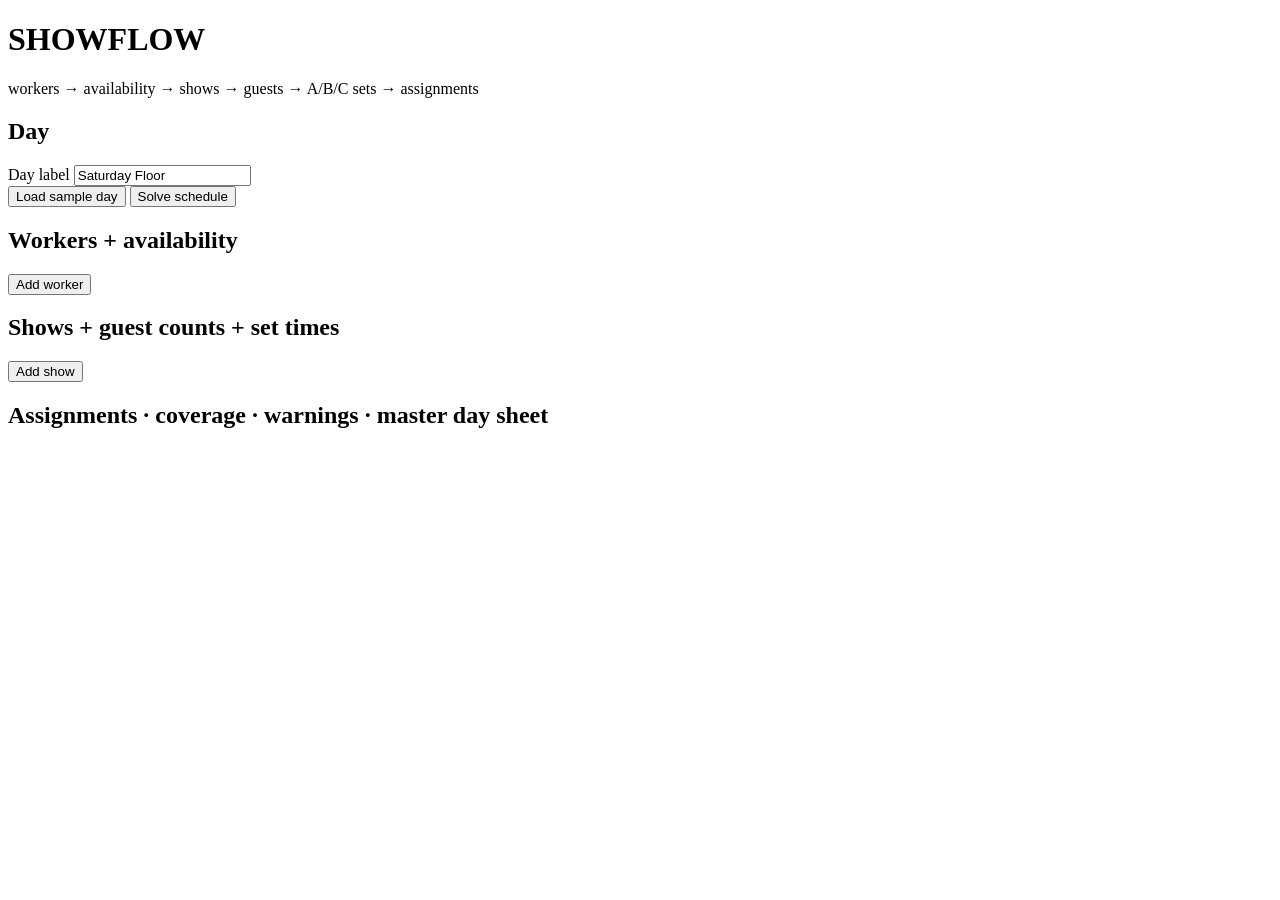
==== index.html @ b5bf2fbc "Add GitHub Pages launcher files for Showflow" ====
<!doctype html>
<html lang="en">
<head>
  <meta charset="utf-8">
  <meta name="viewport" content="width=device-width, initial-scale=1, viewport-fit=cover">
  <meta name="apple-mobile-web-app-capable" content="yes">
  <meta name="theme-color" content="#0c1210">
  <title>Showflow</title>
  <link rel="stylesheet" href="style.css">
</head>
<body>
  <div class="wrap">
    <header>
      <h1>SHOW<span>FLOW</span></h1>
      <div class="sub">workers → availability → shows → guests → A/B/C sets → assignments</div>
    </header>

    <section class="panel">
      <h2>Day</h2>
      <label class="field">
        <span>Day label</span>
        <input id="day-label" value="Saturday Floor">
      </label>
      <div class="transport">
        <button id="load-sample">Load sample day</button>
        <button id="solve" class="primary">Solve schedule</button>
      </div>
    </section>

    <section class="panel">
      <h2>Workers + availability</h2>
      <div id="workers"></div>
      <div class="transport">
        <button id="add-worker">Add worker</button>
      </div>
    </section>

    <section class="panel">
      <h2>Shows + guest counts + set times</h2>
      <div id="shows"></div>
      <div class="transport">
        <button id="add-show">Add show</button>
      </div>
    </section>

    <section class="panel" id="result-panel">
      <h2>Assignments · coverage · warnings · master day sheet</h2>
      <div id="result"></div>
    </section>
  </div>
  <script src="engine.js"></script>
  <script src="app.js"></script>
</body>
</html>
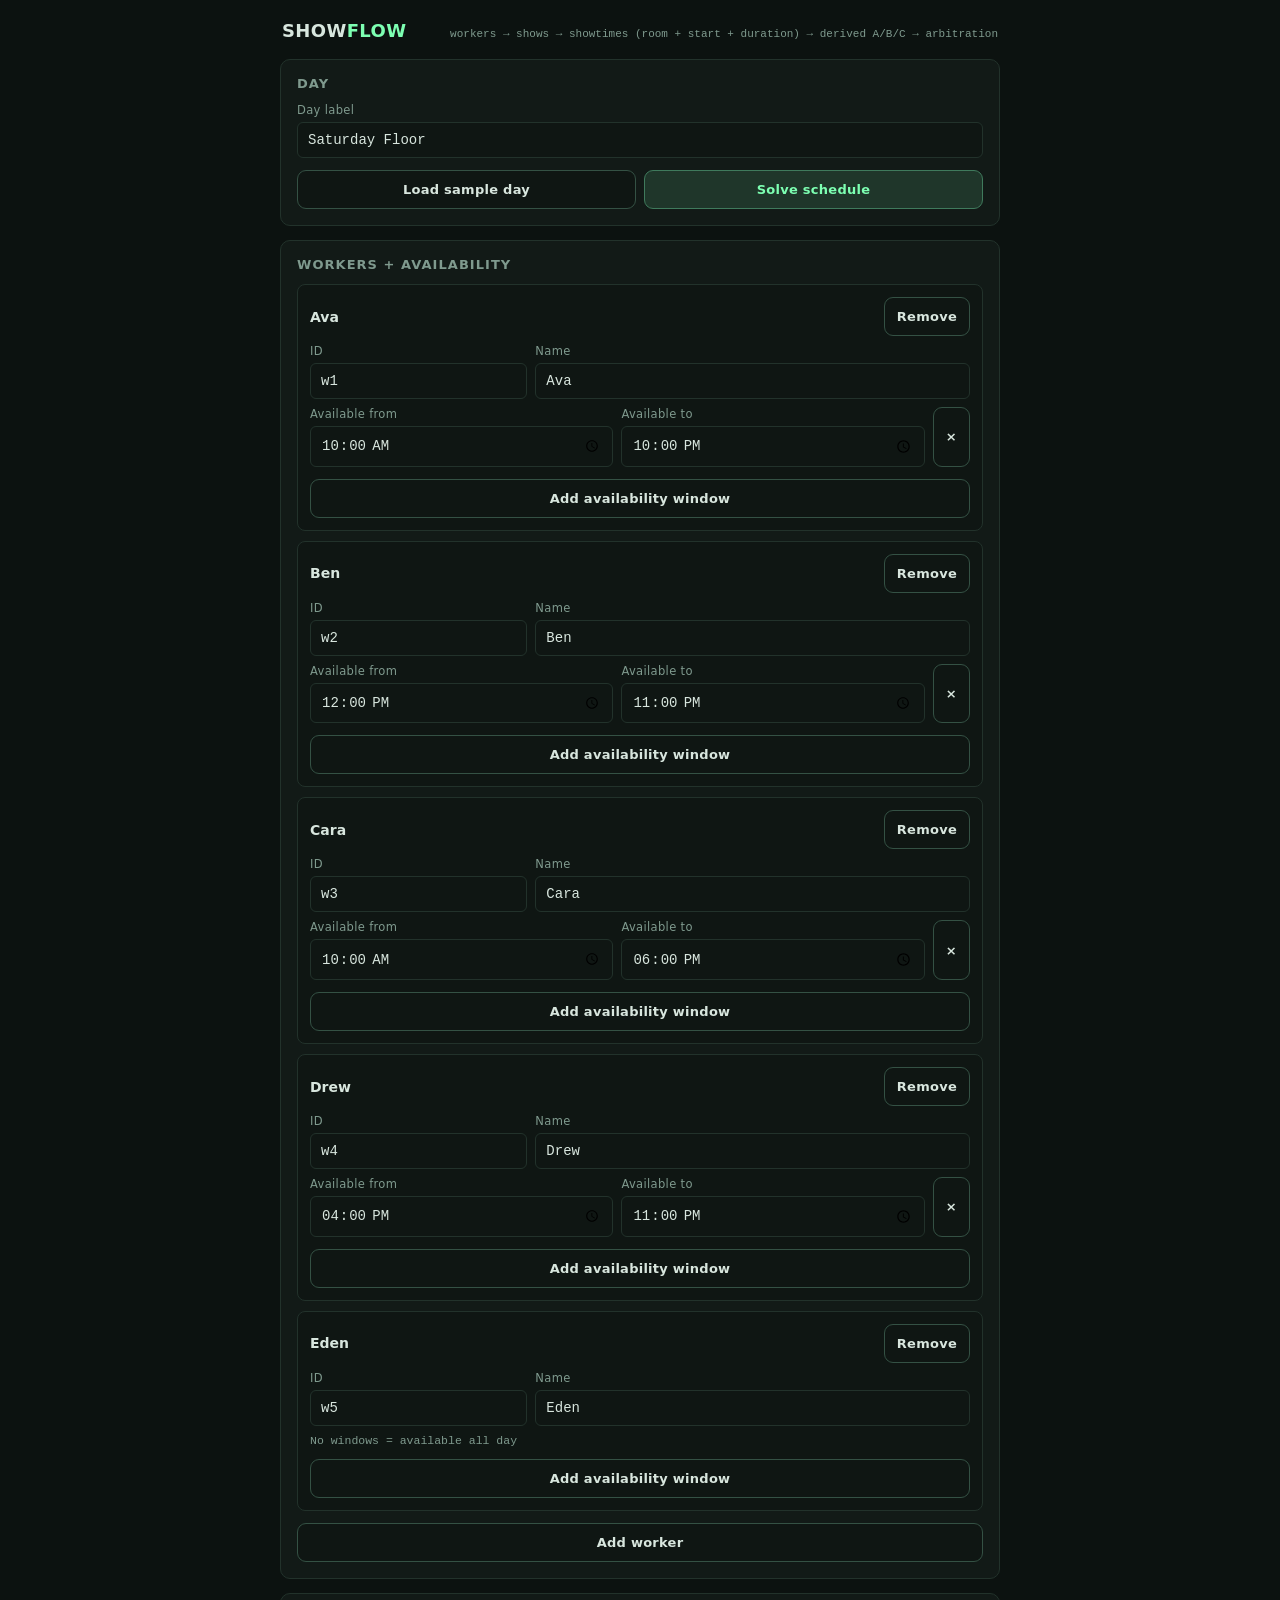
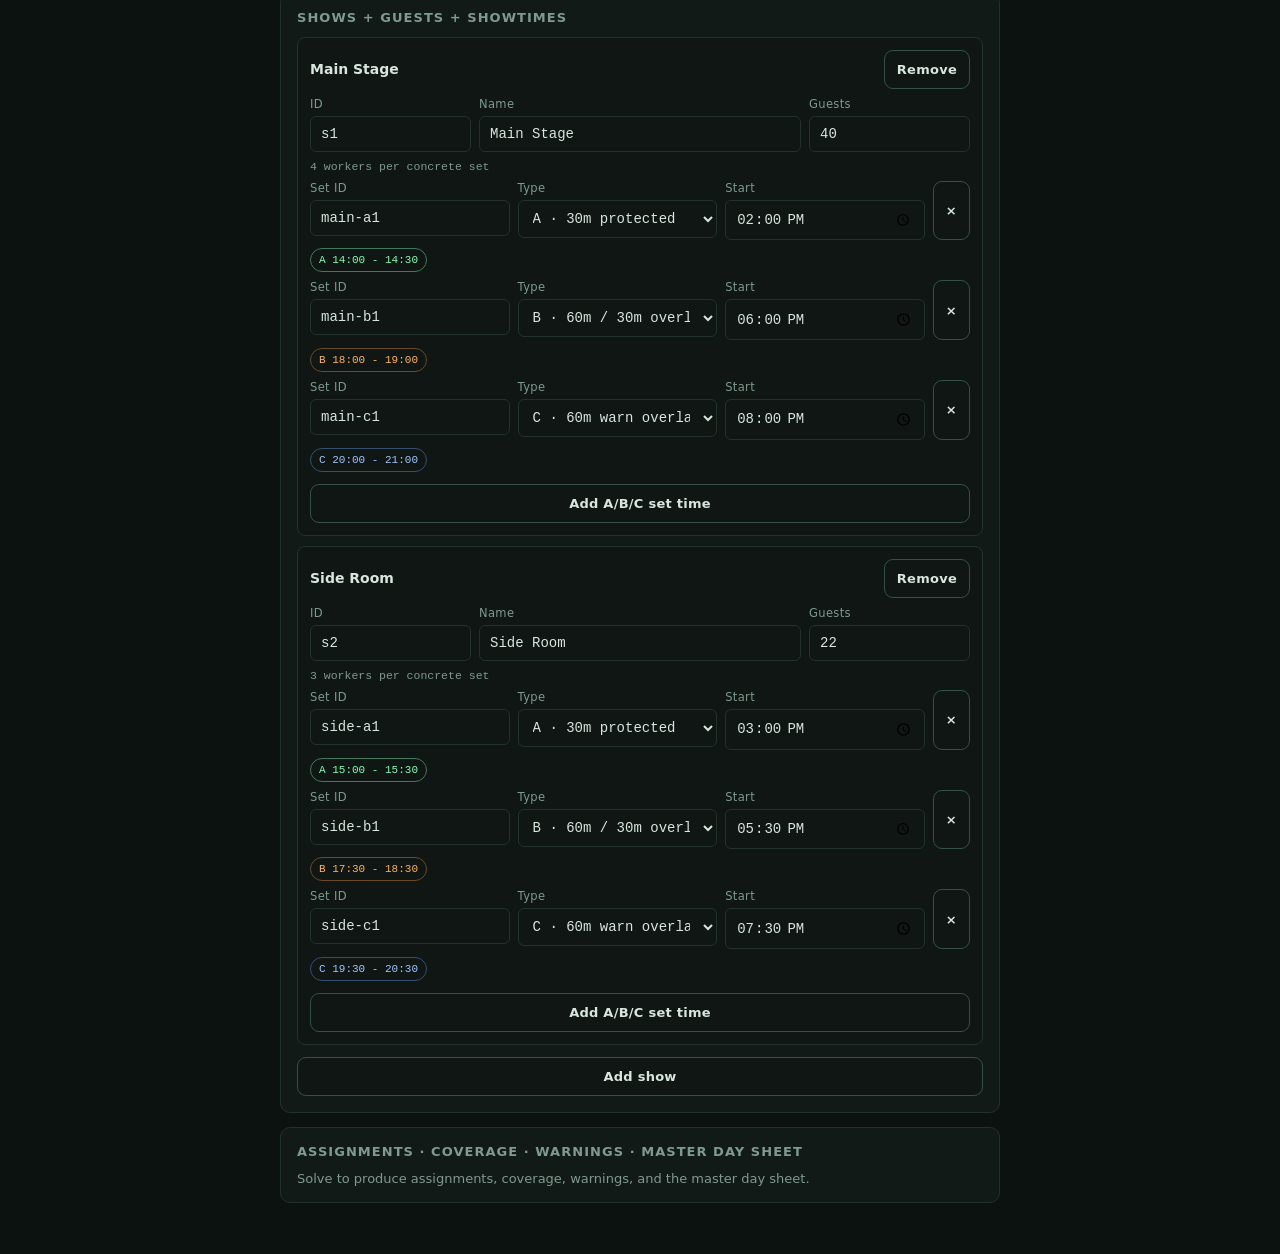
==== commit bb8757a9: "Update console entrypoints and Pages header for showtimes" ====
--- a/index.html
+++ b/index.html
@@ -12,7 +12,7 @@
   <div class="wrap">
     <header>
       <h1>SHOW<span>FLOW</span></h1>
-      <div class="sub">workers → availability → shows → guests → A/B/C sets → assignments</div>
+      <div class="sub">workers → shows → showtimes (room + start + duration) → derived A/B/C → arbitration</div>
     </header>
 
     <section class="panel">
@@ -36,7 +36,7 @@
     </section>
 
     <section class="panel">
-      <h2>Shows + guest counts + set times</h2>
+      <h2>Shows + guests + showtimes</h2>
       <div id="shows"></div>
       <div class="transport">
         <button id="add-show">Add show</button>
--- a/style.css
+++ b/style.css
@@ -0,0 +1,158 @@
+:root{
+  --bg: #0c1210;
+  --panel: #121a17;
+  --panel-2: #0f1613;
+  --line: #22322b;
+  --line-bright: #345144;
+  --text: #d8e6de;
+  --text-dim: #7f9a8e;
+  --phosphor: #7dffb2;
+  --phosphor-dim: #3f7a5c;
+  --amber: #ffb454;
+  --danger: #ff6b6b;
+  --mono: ui-monospace, "SF Mono", Menlo, Consolas, monospace;
+  --sans: -apple-system, BlinkMacSystemFont, "SF Pro Text", system-ui, sans-serif;
+}
+*{ box-sizing: border-box; -webkit-tap-highlight-color: transparent; }
+html,body{
+  margin:0;
+  padding:0;
+  background:var(--bg);
+  color:var(--text);
+  font-family:var(--sans);
+}
+body{
+  padding: max(16px, env(safe-area-inset-top)) 16px max(28px, env(safe-area-inset-bottom));
+  background-image:
+    linear-gradient(var(--bg), var(--bg)),
+    repeating-linear-gradient(0deg, rgba(125,255,178,0.035) 0px, rgba(125,255,178,0.035) 1px, transparent 1px, transparent 24px),
+    repeating-linear-gradient(90deg, rgba(125,255,178,0.035) 0px, rgba(125,255,178,0.035) 1px, transparent 1px, transparent 24px);
+}
+.wrap{ max-width: 720px; margin: 0 auto; }
+header{ display:flex; align-items:baseline; justify-content:space-between; gap:12px; margin: 4px 2px 18px; }
+header h1{ font-size: 18px; letter-spacing: 0.02em; margin:0; font-weight: 600; }
+header h1 span{ color: var(--phosphor); }
+header .sub{ font-family: var(--mono); font-size: 11px; color: var(--text-dim); text-align:right; }
+.panel{
+  background: var(--panel);
+  border: 1px solid var(--line);
+  border-radius: 10px;
+  padding: 16px;
+  margin-bottom: 14px;
+}
+.panel h2{
+  margin: 0 0 12px;
+  font-size: 13px;
+  letter-spacing: 0.08em;
+  text-transform: uppercase;
+  color: var(--text-dim);
+  font-weight: 600;
+}
+.row{ display:flex; gap:8px; flex-wrap:wrap; }
+.field{ display:flex; flex-direction:column; gap:5px; flex:1; min-width: 110px; }
+.field.grow{ flex: 2; }
+label{ font-size: 11.5px; color: var(--text-dim); letter-spacing: 0.03em; }
+input, select, textarea{
+  background: var(--panel-2);
+  border: 1px solid var(--line);
+  color: var(--text);
+  font-family: var(--mono);
+  font-size: 14px;
+  border-radius: 6px;
+  padding: 9px 10px;
+  width: 100%;
+}
+textarea{
+  min-height: 220px;
+  resize: vertical;
+  line-height: 1.45;
+  font-size: 12px;
+}
+button{
+  border-radius: 9px;
+  border: 1px solid var(--line-bright);
+  font-family: var(--sans);
+  font-size: 13px;
+  font-weight:600;
+  letter-spacing: 0.02em;
+  background: var(--panel-2);
+  color: var(--text);
+  padding: 11px 12px;
+}
+button.primary{
+  background: rgba(125,255,178,0.12);
+  color: var(--phosphor);
+  border-color: var(--phosphor-dim);
+}
+button.warn{
+  color: var(--amber);
+  border-color: #6a4a22;
+}
+button.danger{
+  color: var(--danger);
+  border-color: #5a2a2a;
+}
+button:active{ transform: scale(0.98); }
+.transport{ display:flex; gap:8px; flex-wrap:wrap; margin-top: 12px; }
+.transport button{ flex:1; min-width: 110px; }
+.card{
+  border: 1px solid var(--line);
+  background: var(--panel-2);
+  border-radius: 8px;
+  padding: 12px;
+  margin-bottom: 10px;
+}
+.card:last-child{ margin-bottom: 0; }
+.card-head{
+  display:flex;
+  justify-content:space-between;
+  align-items:center;
+  gap:8px;
+  margin-bottom: 8px;
+}
+.card-head strong{ font-size: 14px; }
+.muted{ color: var(--text-dim); font-family: var(--mono); font-size: 11.5px; }
+.chip-row{ display:flex; gap:6px; flex-wrap:wrap; margin-top: 8px; }
+.chip{
+  font-family: var(--mono);
+  font-size: 11px;
+  border: 1px solid var(--line);
+  border-radius: 20px;
+  padding: 5px 8px;
+  color: var(--text-dim);
+}
+.chip.a{ color: var(--phosphor); border-color: var(--phosphor-dim); }
+.chip.b{ color: var(--amber); border-color: #6a4a22; }
+.chip.c{ color: #9ec5ff; border-color: #35506e; }
+.stats{ display:grid; grid-template-columns: repeat(2, 1fr); gap:8px; }
+.stat{
+  border: 1px solid var(--line);
+  border-radius: 8px;
+  padding: 10px;
+  background: var(--panel-2);
+}
+.stat .k{ font-size: 11px; color: var(--text-dim); letter-spacing: 0.04em; }
+.stat .v{ font-family: var(--mono); font-size: 18px; color: var(--phosphor); margin-top: 4px; }
+.stat .v.warn{ color: var(--amber); }
+.stat .v.bad{ color: var(--danger); }
+.table-wrap{ overflow-x:auto; -webkit-overflow-scrolling: touch; }
+table{ width:100%; border-collapse: collapse; font-size: 12.5px; }
+th, td{ text-align:left; padding: 8px 6px; border-bottom: 1px solid var(--line); vertical-align: top; }
+th{ color: var(--text-dim); font-size: 11px; letter-spacing: 0.04em; font-weight: 600; }
+.ok{ color: var(--phosphor); }
+.warn-text{ color: var(--amber); }
+.bad{ color: var(--danger); }
+.empty{ color: var(--text-dim); font-size: 13px; }
+details.sheet{ margin-top: 10px; border-top: 1px solid var(--line); padding-top: 10px; }
+summary{ cursor:pointer; color: var(--text-dim); font-size: 13px; }
+pre{
+  white-space: pre-wrap;
+  word-break: break-word;
+  font-family: var(--mono);
+  font-size: 11.5px;
+  line-height: 1.4;
+  margin: 10px 0 0;
+}
+@media (min-width: 720px){
+  .stats{ grid-template-columns: repeat(4, 1fr); }
+}
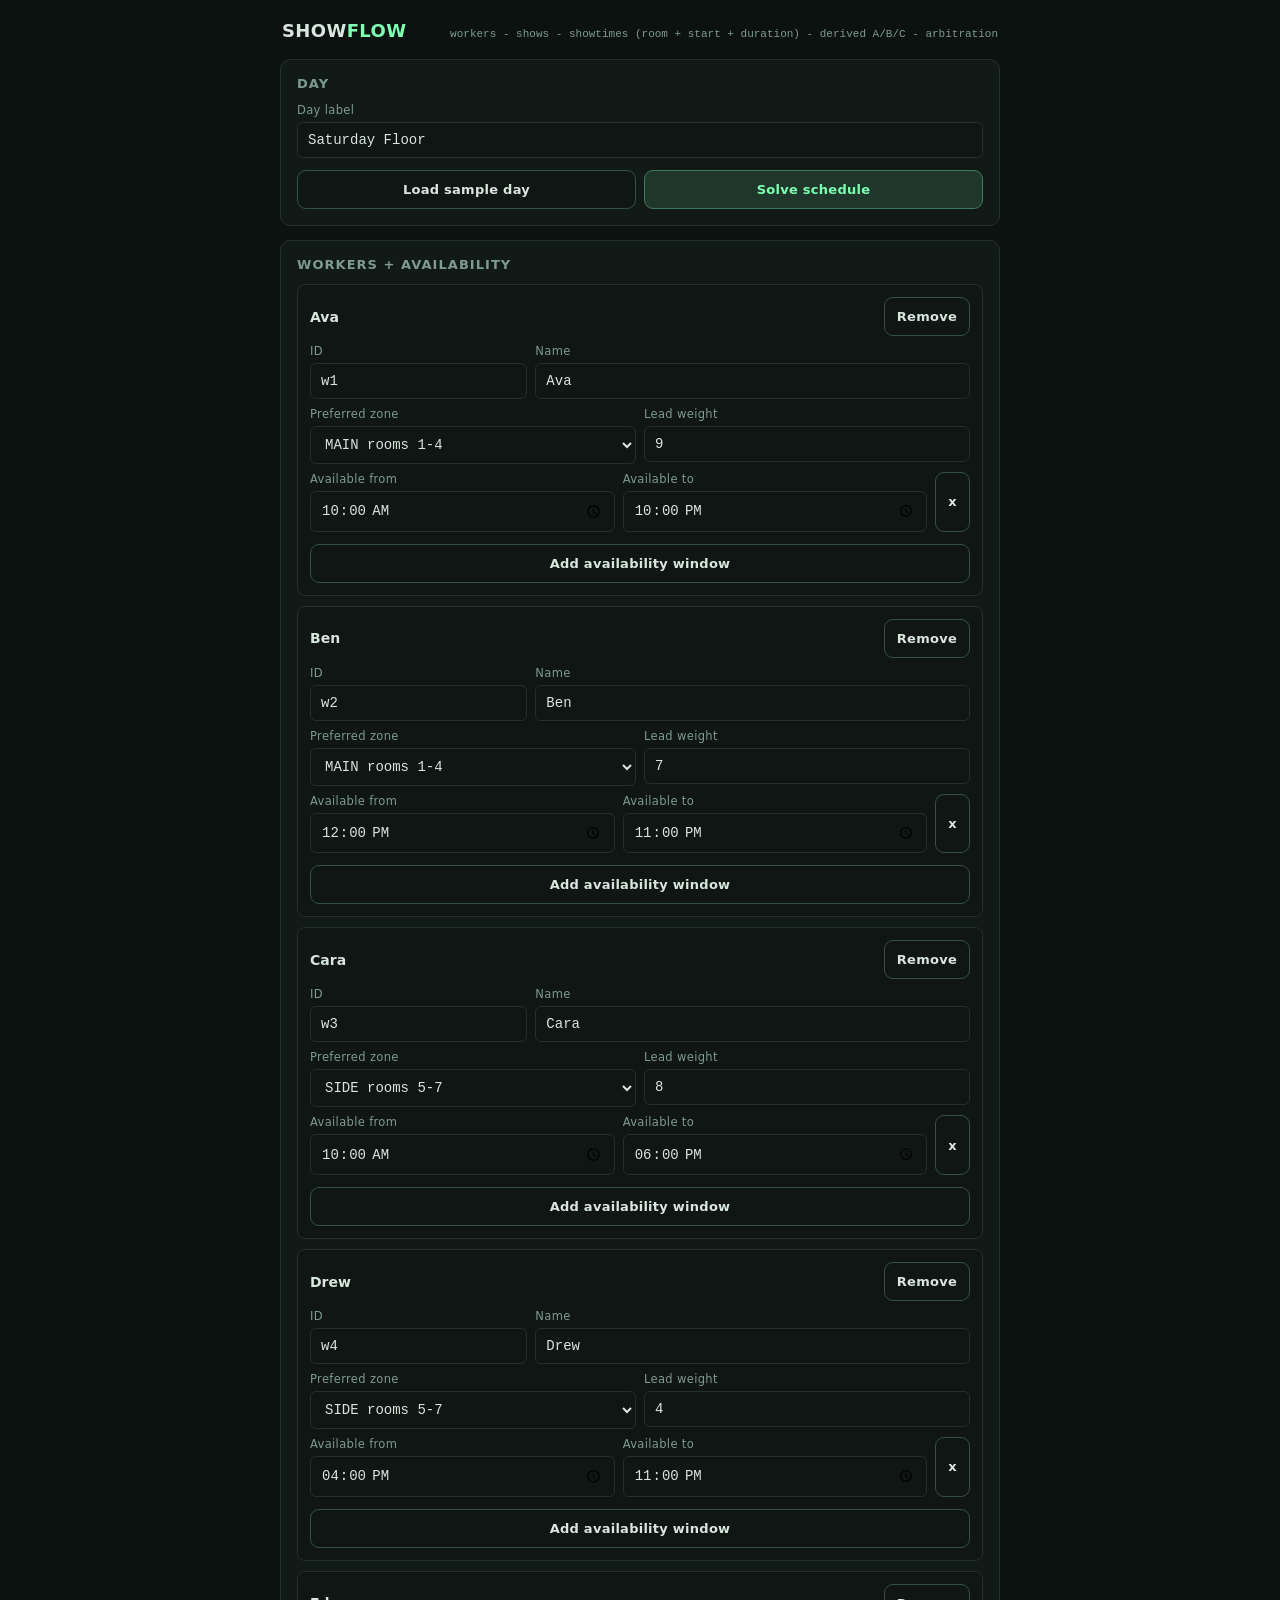
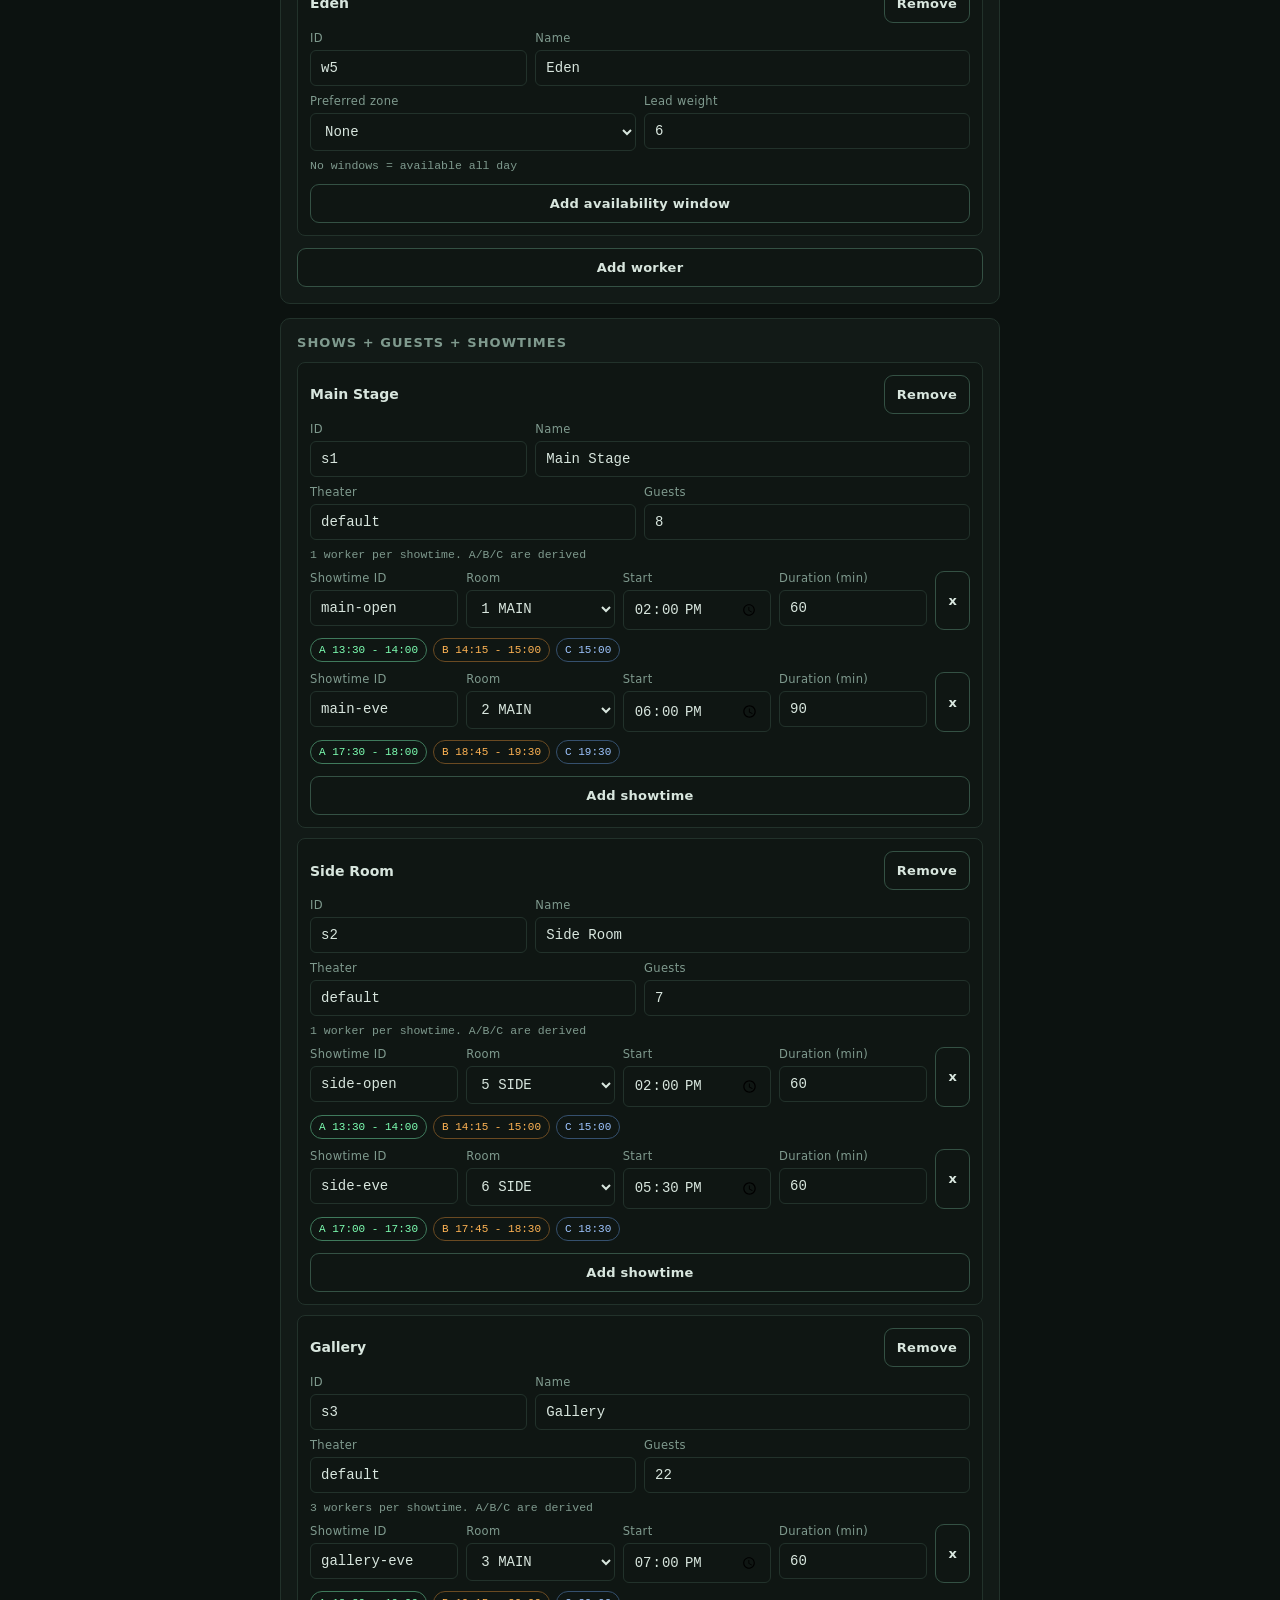
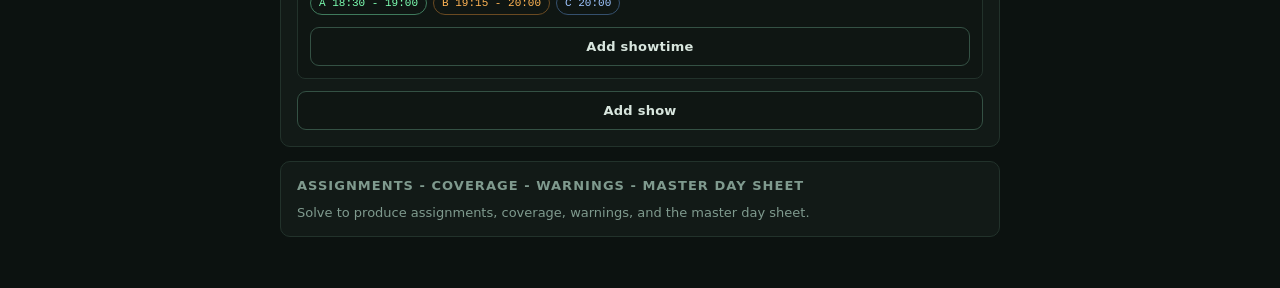
==== commit e01c842c: "Cache-bust scripts so button fix deploys" ====
--- a/index.html
+++ b/index.html
@@ -12,7 +12,7 @@
   <div class="wrap">
     <header>
       <h1>SHOW<span>FLOW</span></h1>
-      <div class="sub">workers → shows → showtimes (room + start + duration) → derived A/B/C → arbitration</div>
+      <div class="sub">workers - shows - showtimes (room + start + duration) - derived A/B/C - arbitration</div>
     </header>
 
     <section class="panel">
@@ -22,8 +22,8 @@
         <input id="day-label" value="Saturday Floor">
       </label>
       <div class="transport">
-        <button id="load-sample">Load sample day</button>
-        <button id="solve" class="primary">Solve schedule</button>
+        <button type="button" id="load-sample">Load sample day</button>
+        <button type="button" id="solve" class="primary">Solve schedule</button>
       </div>
     </section>
 
@@ -31,7 +31,7 @@
       <h2>Workers + availability</h2>
       <div id="workers"></div>
       <div class="transport">
-        <button id="add-worker">Add worker</button>
+        <button type="button" id="add-worker">Add worker</button>
       </div>
     </section>
 
@@ -39,16 +39,16 @@
       <h2>Shows + guests + showtimes</h2>
       <div id="shows"></div>
       <div class="transport">
-        <button id="add-show">Add show</button>
+        <button type="button" id="add-show">Add show</button>
       </div>
     </section>
 
     <section class="panel" id="result-panel">
-      <h2>Assignments · coverage · warnings · master day sheet</h2>
+      <h2>Assignments - coverage - warnings - master day sheet</h2>
       <div id="result"></div>
     </section>
   </div>
-  <script src="engine.js"></script>
-  <script src="app.js"></script>
+  <script src="engine.js?v=3"></script>
+  <script src="app.js?v=3"></script>
 </body>
 </html>
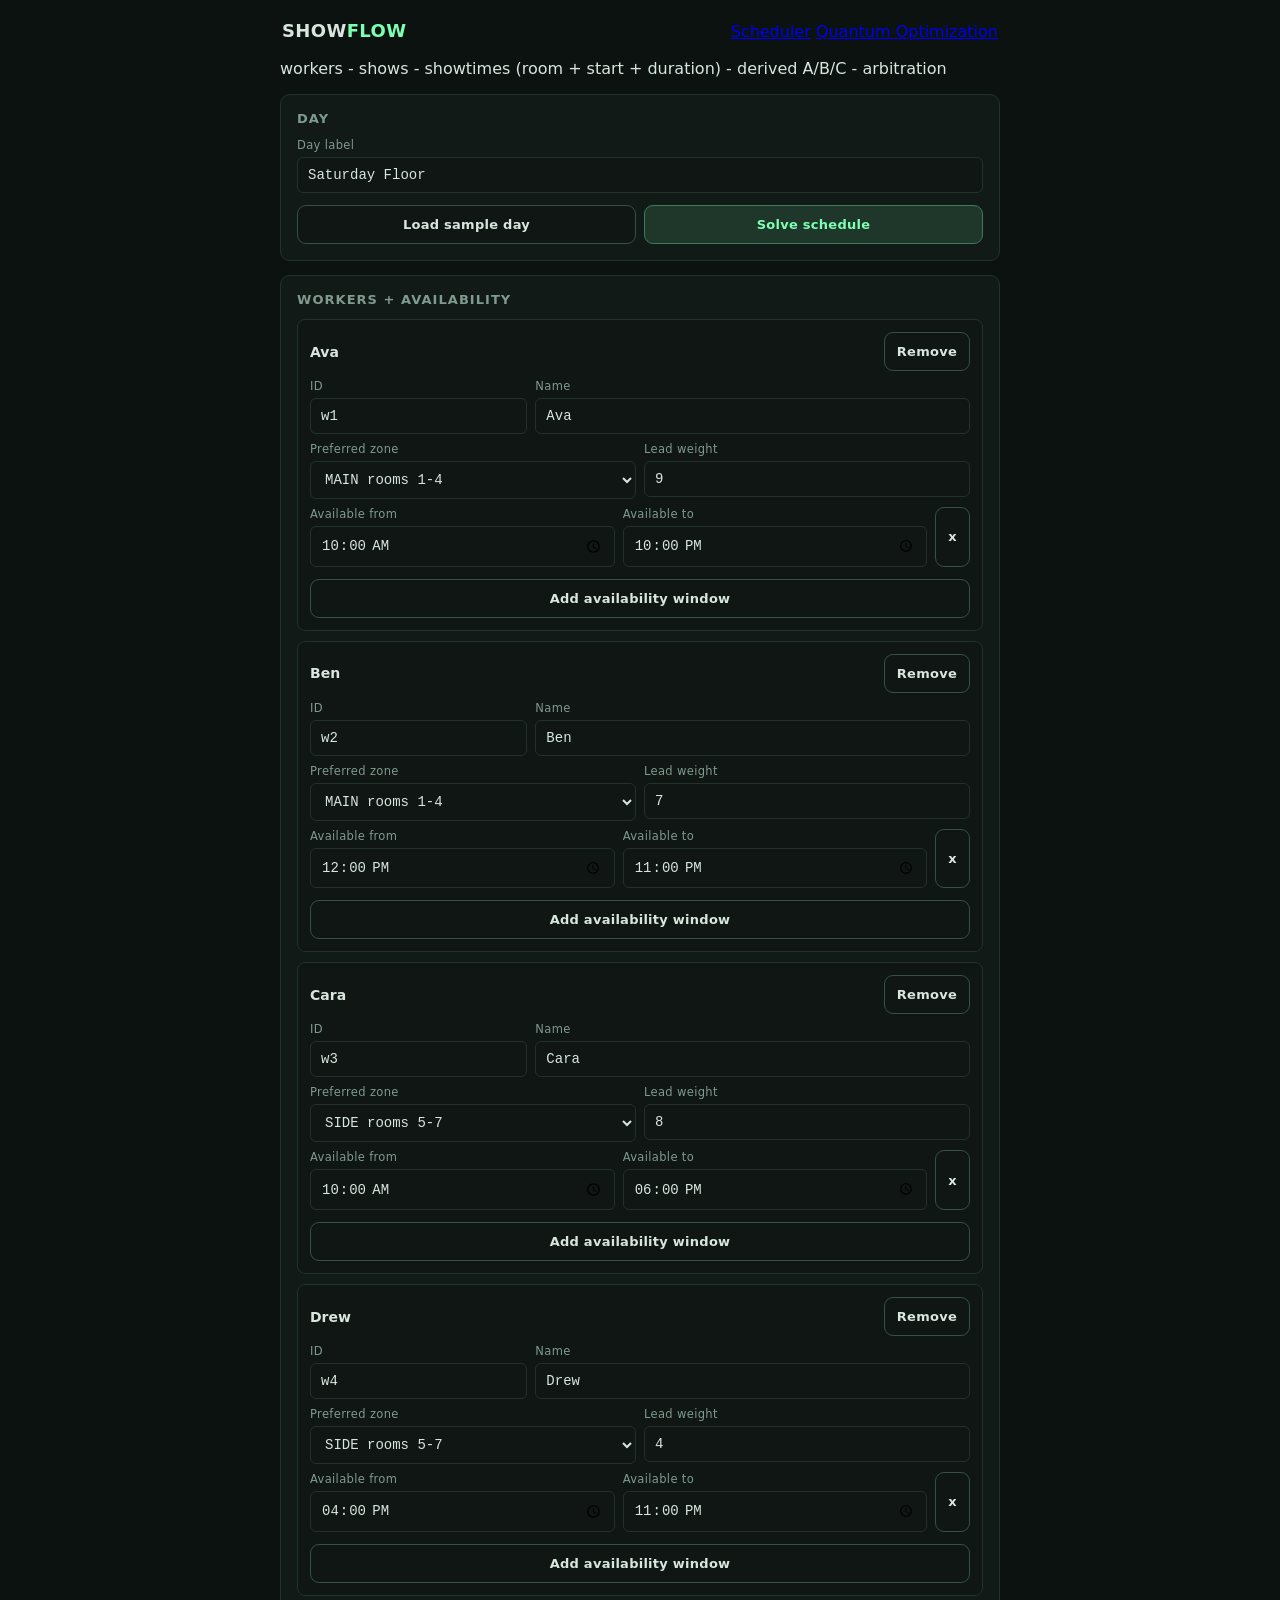
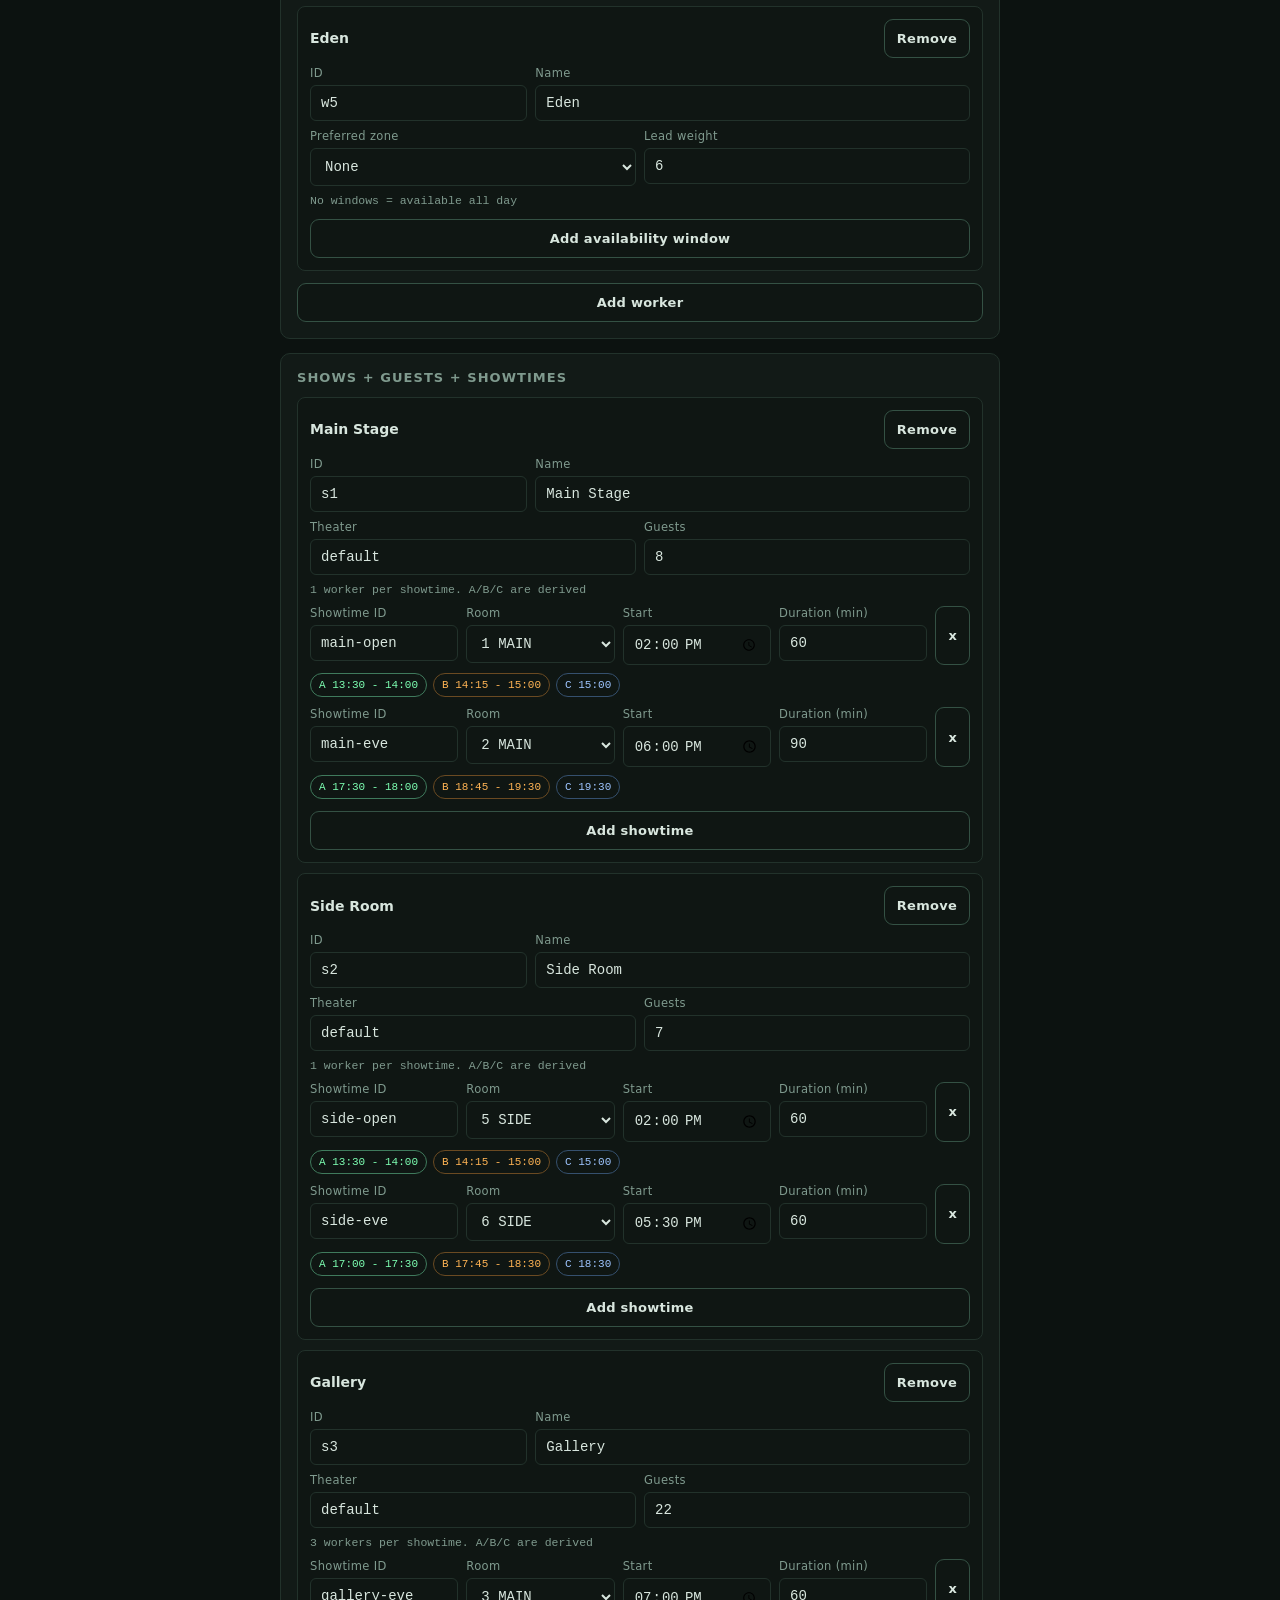
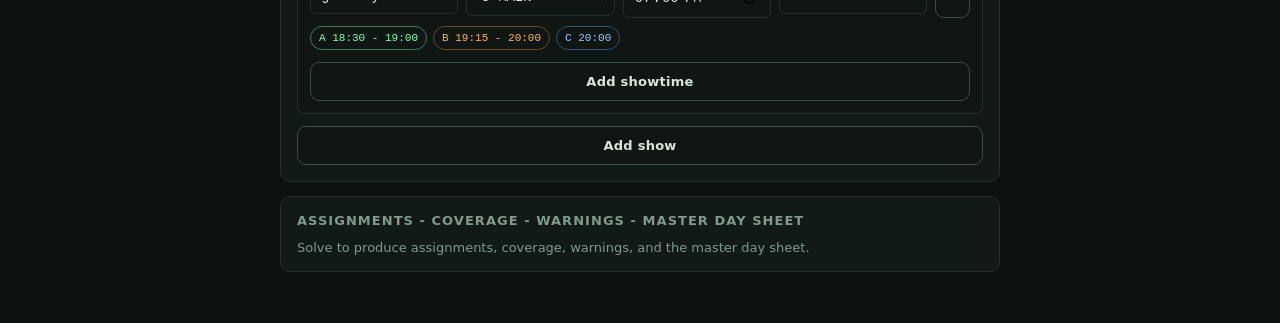
==== commit 6b6970a2: "Add Quantum Optimization nav link on scheduler" ====
--- a/index.html
+++ b/index.html
@@ -12,8 +12,12 @@
   <div class="wrap">
     <header>
       <h1>SHOW<span>FLOW</span></h1>
-      <div class="sub">workers - shows - showtimes (room + start + duration) - derived A/B/C - arbitration</div>
+      <nav class="nav-links" aria-label="Primary">
+        <a href="index.html" class="nav-active">Scheduler</a>
+        <a href="quantum.html">Quantum Optimization</a>
+      </nav>
     </header>
+    <p class="sub header-sub">workers - shows - showtimes (room + start + duration) - derived A/B/C - arbitration</p>
 
     <section class="panel">
       <h2>Day</h2>
